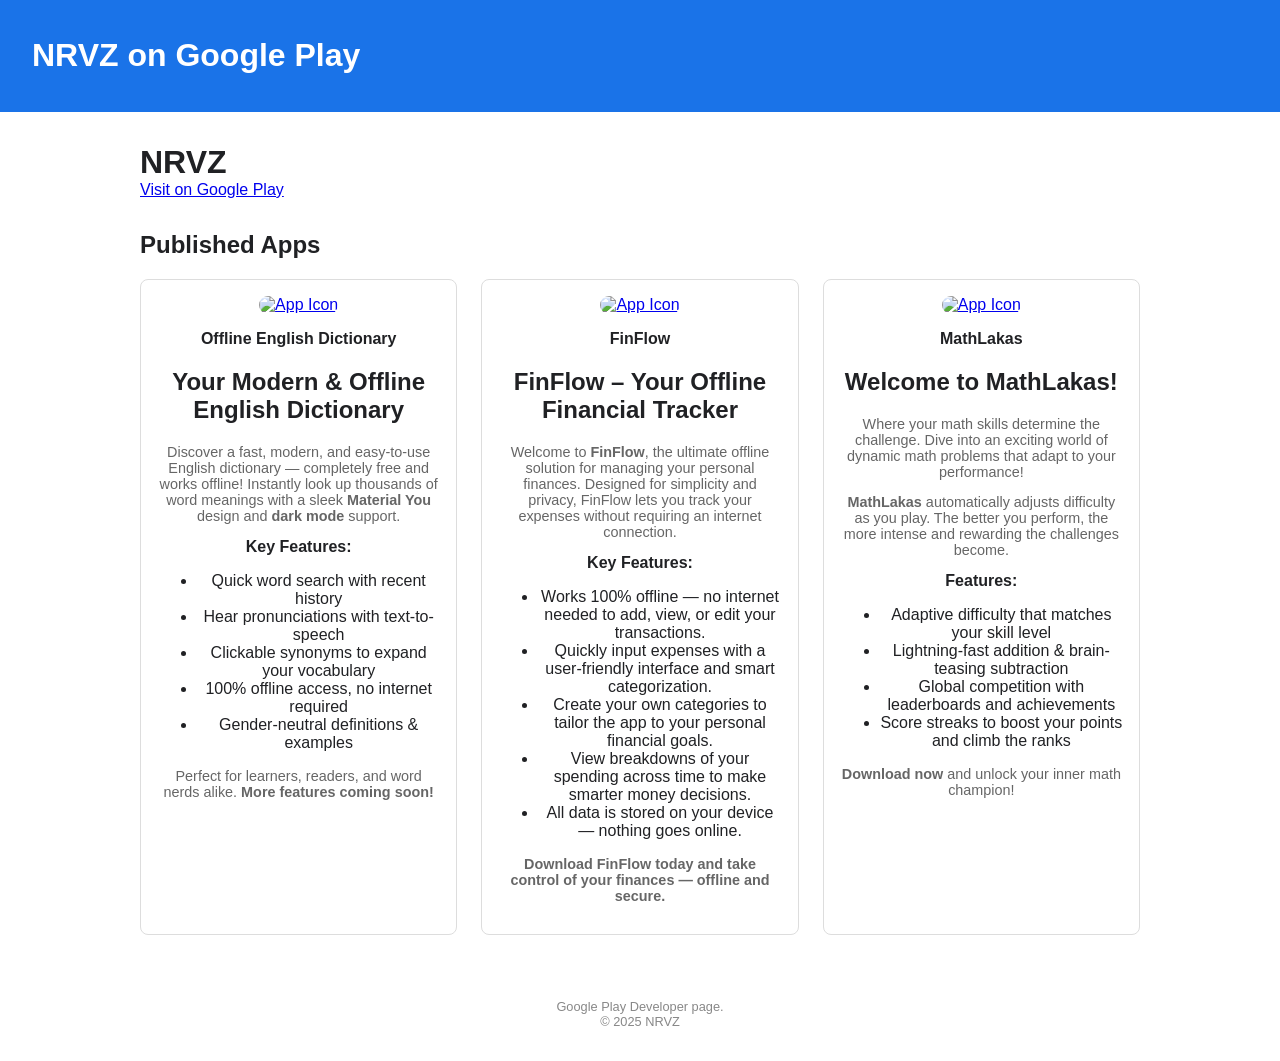
==== index.html @ 60fcb69c "Add Google Ads script to index.html Added Google Ads script to the head section." ====
<!DOCTYPE html>
<html lang="en">
<head>
    <script async src="https://pagead2.googlesyndication.com/pagead/js/adsbygoogle.js?client=ca-pub-9175633718531672"
     crossorigin="anonymous"></script>
    <meta charset="UTF-8"/>
    <meta name="viewport" content="width=device-width, initial-scale=1.0"/>
    <title>NRVZ - Google Play Developer Page</title>
    <style>
        body {
          font-family: 'Roboto', sans-serif;
          background-color: #fff;
          margin: 0;
          padding: 0;
          color: #202124;
        }
        header {
          background-color: #1a73e8;
          color: white;
          padding: 1rem 2rem;
        }
        .container {
          padding: 2rem;
          max-width: 1000px;
          margin: 0 auto;
        }
        .profile {
          display: flex;
          align-items: center;
          margin-bottom: 2rem;
        }
        .profile img {
          width: 80px;
          height: 80px;
          border-radius: 8px;
          margin-right: 1.5rem;
        }
        .profile h1 {
          margin: 0;
          font-size: 2rem;
        }
        .app-list {
          display: grid;
          grid-template-columns: repeat(auto-fit, minmax(220px, 1fr));
          gap: 1.5rem;
        }
        .app {
          border: 1px solid #ddd;
          border-radius: 8px;
          padding: 1rem;
          text-align: center;
          transition: box-shadow 0.2s;
        }
        .app:hover {
          box-shadow: 0 2px 8px rgba(0,0,0,0.1);
        }
        .app img {
          width: 80px;
          height: 80px;
          border-radius: 16px;
          margin-bottom: 0.5rem;
        }
        .app h3 {
          margin: 0.5rem 0 0.2rem;
          font-size: 1rem;
        }
        .app p {
          font-size: 0.9rem;
          color: #666;
        }
        footer {
          text-align: center;
          padding: 2rem;
          font-size: 0.8rem;
          color: #888;
        }
    </style>
</head>
<body>

<header>
    <h1>NRVZ on Google Play</h1>
</header>

<div class="container">
    <div class="profile">
        <div>
            <h1>NRVZ</h1>
            <a href="https://play.google.com/store/apps/developer?id=NRVZ" target="_blank">Visit on Google Play</a>
        </div>
    </div>

    <h2>Published Apps</h2>
    <div class="app-list">
        <!-- Example app card -->
        <div class="app">
            <a href="https://play.google.com/store/apps/details?id=com.nrvz.englishdictionary">
                <img src="https://play-lh.googleusercontent.com/CDSfihVlx1mjLi48X1TCnw7l4baQMbxdzxZv7kkxDprezyB53bS4iFj2G3a9rxWC1Q=w240-h480-rw"
                     alt="App Icon">
            </a>
            <h3>Offline English Dictionary</h3>
            <h2>Your Modern & Offline English Dictionary</h2>

            <p>
                Discover a fast, modern, and easy-to-use English dictionary — completely free and works offline!
                Instantly look up thousands of word meanings with a sleek <strong>Material You</strong> design and
                <strong>dark mode</strong> support.
            </p>

            <h3>Key Features:</h3>
            <ul>
                <li>Quick word search with recent history</li>
                <li>Hear pronunciations with text-to-speech</li>
                <li>Clickable synonyms to expand your vocabulary</li>
                <li>100% offline access, no internet required</li>
                <li>Gender-neutral definitions & examples</li>
            </ul>

            <p>Perfect for learners, readers, and word nerds alike. <strong>More features coming soon!</strong></p>

        </div>

        <div class="app">
            <a href="https://play.google.com/store/apps/details?id=com.nrvz.finflow">
                <img src="https://play-lh.googleusercontent.com/vTR7bPfmHnulWWSYxnMVkuIHIIqXZRDVnxGi0K3an0H9SjsgwxuFtU-Otc5YZ0y3eg=w240-h480-rw"
                     alt="App Icon">
            </a>
            <h3>FinFlow</h3>
            <h2>FinFlow – Your Offline Financial Tracker</h2>

            <p>
                Welcome to <strong>FinFlow</strong>, the ultimate offline solution for managing your personal finances.
                Designed for simplicity and privacy, FinFlow lets you track your expenses without requiring an internet
                connection.
            </p>

            <h3>Key Features:</h3>
            <ul>
                <li>Works 100% offline — no internet needed to add, view, or edit your transactions.</li>
                <li>Quickly input expenses with a user-friendly interface and smart categorization.</li>
                <li>Create your own categories to tailor the app to your personal financial goals.</li>
                <li>View breakdowns of your spending across time to make smarter money decisions.</li>
                <li>All data is stored on your device — nothing goes online.</li>
            </ul>

            <p><strong>Download FinFlow today and take control of your finances — offline and secure.</strong></p>

        </div>

        <div class="app">
            <a href="https://play.google.com/store/apps/details?id=com.nrvz.mathlakas">
                <img src="https://play-lh.googleusercontent.com/GRn5_OxJQdB6x5NOrgr0DK8mzHaazn8QUiPWRyJac2mbj9ctRd629AUL0JvJ8mT-rGA=w240-h480-rw"
                     alt="App Icon">
            </a>
            <h3>MathLakas</h3>
            <h2>Welcome to MathLakas!</h2>

            <p>Where your math skills determine the challenge. Dive into an exciting world of dynamic math problems that
                adapt to your performance!</p>

            <p>
                <strong>MathLakas</strong> automatically adjusts difficulty as you play. The better you perform, the
                more intense and rewarding the challenges become.
            </p>

            <h3>Features:</h3>
            <ul>
                <li>Adaptive difficulty that matches your skill level</li>
                <li>Lightning-fast addition & brain-teasing subtraction</li>
                <li>Global competition with leaderboards and achievements</li>
                <li>Score streaks to boost your points and climb the ranks</li>
            </ul>

            <p>
                <strong>Download now</strong> and unlock your inner math champion!
            </p>

        </div>

    </div>
</div>

<footer>
    Google Play Developer page.<br/>
    &copy; 2025 NRVZ
</footer>

</body>
</html>
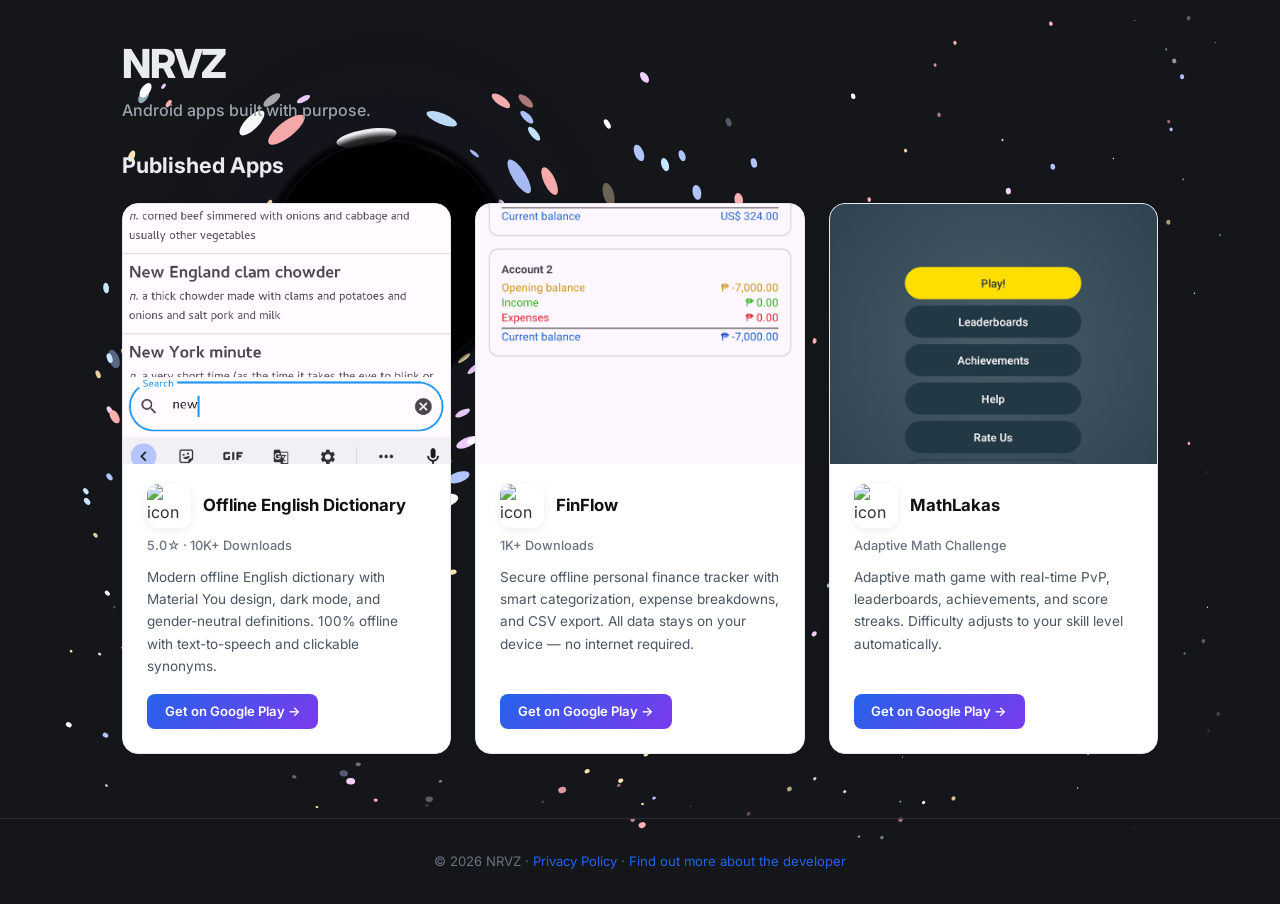
==== commit 2b614e08: "checkpoint: full page redesign with stars, bouncing blackhole, gravitational lensing, spaghettificat" ====
--- a/index.html
+++ b/index.html
@@ -1,189 +1,283 @@
 <!DOCTYPE html>
 <html lang="en">
 <head>
-    <script async src="https://pagead2.googlesyndication.com/pagead/js/adsbygoogle.js?client=ca-pub-9175633718531672"
-     crossorigin="anonymous"></script>
-    <meta charset="UTF-8"/>
-    <meta name="viewport" content="width=device-width, initial-scale=1.0"/>
-    <title>NRVZ - Google Play Developer Page</title>
-    <style>
-        body {
-          font-family: 'Roboto', sans-serif;
-          background-color: #fff;
-          margin: 0;
-          padding: 0;
-          color: #202124;
-        }
-        header {
-          background-color: #1a73e8;
-          color: white;
-          padding: 1rem 2rem;
-        }
-        .container {
-          padding: 2rem;
-          max-width: 1000px;
-          margin: 0 auto;
-        }
-        .profile {
-          display: flex;
-          align-items: center;
-          margin-bottom: 2rem;
-        }
-        .profile img {
-          width: 80px;
-          height: 80px;
-          border-radius: 8px;
-          margin-right: 1.5rem;
-        }
-        .profile h1 {
-          margin: 0;
-          font-size: 2rem;
-        }
-        .app-list {
-          display: grid;
-          grid-template-columns: repeat(auto-fit, minmax(220px, 1fr));
-          gap: 1.5rem;
-        }
-        .app {
-          border: 1px solid #ddd;
-          border-radius: 8px;
-          padding: 1rem;
-          text-align: center;
-          transition: box-shadow 0.2s;
-        }
-        .app:hover {
-          box-shadow: 0 2px 8px rgba(0,0,0,0.1);
-        }
-        .app img {
-          width: 80px;
-          height: 80px;
-          border-radius: 16px;
-          margin-bottom: 0.5rem;
-        }
-        .app h3 {
-          margin: 0.5rem 0 0.2rem;
-          font-size: 1rem;
-        }
-        .app p {
-          font-size: 0.9rem;
-          color: #666;
-        }
-        footer {
-          text-align: center;
-          padding: 2rem;
-          font-size: 0.8rem;
-          color: #888;
-        }
-    </style>
+  <meta charset="UTF-8" />
+  <meta name="viewport" content="width=device-width, initial-scale=1.0" />
+  <meta name="google-adsense-account" content="ca-pub-9175633718531672" />
+  <title>NRVZ — Google Play Developer</title>
+  <link rel="preconnect" href="https://fonts.googleapis.com" />
+  <link rel="preconnect" href="https://fonts.gstatic.com" crossorigin />
+  <link href="https://fonts.googleapis.com/css2?family=Inter:wght@400;500;600;700;800&display=swap" rel="stylesheet" />
+  <link rel="stylesheet" href="docs/css/style.css" />
 </head>
 <body>
 
+<div id="content">
 <header>
-    <h1>NRVZ on Google Play</h1>
+  <h1>NRVZ</h1>
+  <p>Android apps built with purpose.</p>
 </header>
 
 <div class="container">
-    <div class="profile">
-        <div>
-            <h1>NRVZ</h1>
-            <a href="https://play.google.com/store/apps/developer?id=NRVZ" target="_blank">Visit on Google Play</a>
+
+  <h2 class="section-title">Published Apps</h2>
+
+  <div class="app-list">
+
+    <div class="app-card">
+      <img class="main-shot" src="docs/imgs/dict1.webp" alt="Offline English Dictionary"
+           data-gallery='["docs/imgs/dict1.webp","docs/imgs/dict2.webp","docs/imgs/dict3.webp"]'
+           onclick="openLightbox(this)" loading="lazy" />
+      <div class="card-body">
+        <div class="icon-row">
+          <img src="https://play-lh.googleusercontent.com/CDSfihVlx1mjLi48X1TCnw7l4baQMbxdzxZv7kkxDprezyB53bS4iFj2G3a9rxWC1Q=w240-h480-rw" alt="icon" />
+          <h3>Offline English Dictionary</h3>
         </div>
+        <p class="tagline">5.0&star; &middot; 10K+ Downloads</p>
+        <p class="description">
+          Modern offline English dictionary with Material You design, dark mode, and gender-neutral definitions.
+          100% offline with text-to-speech and clickable synonyms.
+        </p>
+        <a class="cta" href="https://play.google.com/store/apps/details?id=com.nrvz.englishdictionary" target="_blank" rel="noopener">
+          Get on Google Play &rarr;
+        </a>
+      </div>
     </div>
 
-    <h2>Published Apps</h2>
-    <div class="app-list">
-        <!-- Example app card -->
-        <div class="app">
-            <a href="https://play.google.com/store/apps/details?id=com.nrvz.englishdictionary">
-                <img src="https://play-lh.googleusercontent.com/CDSfihVlx1mjLi48X1TCnw7l4baQMbxdzxZv7kkxDprezyB53bS4iFj2G3a9rxWC1Q=w240-h480-rw"
-                     alt="App Icon">
-            </a>
-            <h3>Offline English Dictionary</h3>
-            <h2>Your Modern & Offline English Dictionary</h2>
-
-            <p>
-                Discover a fast, modern, and easy-to-use English dictionary — completely free and works offline!
-                Instantly look up thousands of word meanings with a sleek <strong>Material You</strong> design and
-                <strong>dark mode</strong> support.
-            </p>
-
-            <h3>Key Features:</h3>
-            <ul>
-                <li>Quick word search with recent history</li>
-                <li>Hear pronunciations with text-to-speech</li>
-                <li>Clickable synonyms to expand your vocabulary</li>
-                <li>100% offline access, no internet required</li>
-                <li>Gender-neutral definitions & examples</li>
-            </ul>
-
-            <p>Perfect for learners, readers, and word nerds alike. <strong>More features coming soon!</strong></p>
-
+    <div class="app-card">
+      <img class="main-shot" src="docs/imgs/ff1.webp" alt="FinFlow"
+           data-gallery='["docs/imgs/ff1.webp","docs/imgs/ff2.webp"]'
+           onclick="openLightbox(this)" loading="lazy" />
+      <div class="card-body">
+        <div class="icon-row">
+          <img src="https://play-lh.googleusercontent.com/vTR7bPfmHnulWWSYxnMVkuIHIIqXZRDVnxGi0K3an0H9SjsgwxuFtU-Otc5YZ0y3eg=w240-h480-rw" alt="icon" />
+          <h3>FinFlow</h3>
         </div>
-
-        <div class="app">
-            <a href="https://play.google.com/store/apps/details?id=com.nrvz.finflow">
-                <img src="https://play-lh.googleusercontent.com/vTR7bPfmHnulWWSYxnMVkuIHIIqXZRDVnxGi0K3an0H9SjsgwxuFtU-Otc5YZ0y3eg=w240-h480-rw"
-                     alt="App Icon">
-            </a>
-            <h3>FinFlow</h3>
-            <h2>FinFlow – Your Offline Financial Tracker</h2>
-
-            <p>
-                Welcome to <strong>FinFlow</strong>, the ultimate offline solution for managing your personal finances.
-                Designed for simplicity and privacy, FinFlow lets you track your expenses without requiring an internet
-                connection.
-            </p>
-
-            <h3>Key Features:</h3>
-            <ul>
-                <li>Works 100% offline — no internet needed to add, view, or edit your transactions.</li>
-                <li>Quickly input expenses with a user-friendly interface and smart categorization.</li>
-                <li>Create your own categories to tailor the app to your personal financial goals.</li>
-                <li>View breakdowns of your spending across time to make smarter money decisions.</li>
-                <li>All data is stored on your device — nothing goes online.</li>
-            </ul>
-
-            <p><strong>Download FinFlow today and take control of your finances — offline and secure.</strong></p>
-
+        <p class="tagline">1K+ Downloads</p>
+        <p class="description">
+          Secure offline personal finance tracker with smart categorization, expense breakdowns, and CSV export.
+          All data stays on your device &mdash; no internet required.
+        </p>
+        <a class="cta" href="https://play.google.com/store/apps/details?id=com.nrvz.finflow" target="_blank" rel="noopener">
+          Get on Google Play &rarr;
+        </a>
+      </div>
+    </div>
+
+    <div class="app-card">
+      <img class="main-shot" src="docs/imgs/ml1.webp" alt="MathLakas"
+           data-gallery='["docs/imgs/ml1.webp","docs/imgs/ml2.webp","docs/imgs/ml3.webp"]'
+           onclick="openLightbox(this)" loading="lazy" />
+      <div class="card-body">
+        <div class="icon-row">
+          <img src="https://play-lh.googleusercontent.com/GRn5_OxJQdB6x5NOrgr0DK8mzHaazn8QUiPWRyJac2mbj9ctRd629AUL0JvJ8mT-rGA=w240-h480-rw" alt="icon" />
+          <h3>MathLakas</h3>
         </div>
-
-        <div class="app">
-            <a href="https://play.google.com/store/apps/details?id=com.nrvz.mathlakas">
-                <img src="https://play-lh.googleusercontent.com/GRn5_OxJQdB6x5NOrgr0DK8mzHaazn8QUiPWRyJac2mbj9ctRd629AUL0JvJ8mT-rGA=w240-h480-rw"
-                     alt="App Icon">
-            </a>
-            <h3>MathLakas</h3>
-            <h2>Welcome to MathLakas!</h2>
-
-            <p>Where your math skills determine the challenge. Dive into an exciting world of dynamic math problems that
-                adapt to your performance!</p>
-
-            <p>
-                <strong>MathLakas</strong> automatically adjusts difficulty as you play. The better you perform, the
-                more intense and rewarding the challenges become.
-            </p>
-
-            <h3>Features:</h3>
-            <ul>
-                <li>Adaptive difficulty that matches your skill level</li>
-                <li>Lightning-fast addition & brain-teasing subtraction</li>
-                <li>Global competition with leaderboards and achievements</li>
-                <li>Score streaks to boost your points and climb the ranks</li>
-            </ul>
-
-            <p>
-                <strong>Download now</strong> and unlock your inner math champion!
-            </p>
-
-        </div>
-
+        <p class="tagline">Adaptive Math Challenge</p>
+        <p class="description">
+          Adaptive math game with real-time PvP, leaderboards, achievements, and score streaks.
+          Difficulty adjusts to your skill level automatically.
+        </p>
+        <a class="cta" href="https://play.google.com/store/apps/details?id=com.nrvz.mathlakas" target="_blank" rel="noopener">
+          Get on Google Play &rarr;
+        </a>
+      </div>
     </div>
+
+  </div>
 </div>
 
 <footer>
-    Google Play Developer page.<br/>
-    &copy; 2025 NRVZ
+  <p>&copy; 2026 NRVZ &middot; <a href="nrvz_privacy_policy.html">Privacy Policy</a> &middot; <a href="resume.pdf" target="_blank">Find out more about the developer</a></p>
 </footer>
-
+</div>
+
+<!-- Lightbox -->
+<div class="lightbox" id="lightbox" onclick="closeLightboxOutside(event)">
+  <button class="lb-close" onclick="closeLightbox()">&times;</button>
+  <button class="lb-nav lb-prev" id="lbPrev" onclick="navLightbox(-1)">&#8249;</button>
+  <img class="lb-img" id="lbImg" src="" alt="" />
+  <button class="lb-nav lb-next" id="lbNext" onclick="navLightbox(1)">&#8250;</button>
+  <div class="lb-counter" id="lbCounter"></div>
+</div>
+
+<script>
+// ─── Lightbox ───
+let lbImages = [];
+let lbIndex = 0;
+
+function openLightbox(img) {
+  lbImages = JSON.parse(img.getAttribute('data-gallery'));
+  lbIndex = 0;
+  showLightboxImage();
+  document.getElementById('lightbox').classList.add('open');
+  document.body.style.overflow = 'hidden';
+}
+
+function showLightboxImage() {
+  const img = document.getElementById('lbImg');
+  img.src = lbImages[lbIndex];
+  const counter = document.getElementById('lbCounter');
+  counter.textContent = lbImages.length > 1 ? (lbIndex + 1) + ' / ' + lbImages.length : '';
+  document.getElementById('lbPrev').style.display = lbIndex > 0 ? 'flex' : 'none';
+  document.getElementById('lbNext').style.display = lbIndex < lbImages.length - 1 ? 'flex' : 'none';
+}
+
+function navLightbox(dir) {
+  lbIndex += dir;
+  if (lbIndex < 0) lbIndex = 0;
+  if (lbIndex >= lbImages.length) lbIndex = lbImages.length - 1;
+  showLightboxImage();
+}
+
+function closeLightbox() {
+  document.getElementById('lightbox').classList.remove('open');
+  document.body.style.overflow = '';
+}
+
+function closeLightboxOutside(e) {
+  if (e.target === e.currentTarget) closeLightbox();
+}
+
+document.addEventListener('keydown', function(e) {
+  const lb = document.getElementById('lightbox');
+  if (!lb.classList.contains('open')) return;
+  if (e.key === 'Escape') closeLightbox();
+  if (e.key === 'ArrowLeft') navLightbox(-1);
+  if (e.key === 'ArrowRight') navLightbox(1);
+});
+
+// ─── Stars & Blackhole Bouncing ───
+(function(){
+  const c = document.createElement('canvas');
+  c.style.cssText = 'position:fixed;top:0;left:0;width:100%;height:100%;z-index:0;pointer-events:none;';
+  document.body.insertBefore(c, document.body.firstChild);
+  const ctx = c.getContext('2d');
+  let W, H;
+  function resize(){ W = c.width = window.innerWidth; H = c.height = window.innerHeight; }
+  resize();
+  window.addEventListener('resize', resize);
+
+  // Stars - 50% more = 337
+  const starColors = ['#ffffff','#ffe4b5','#b0c4ff','#ffb0b0','#c8e6ff','#f0d0ff'];
+  const stars = Array.from({length:337},()=> ({
+    x: Math.random()*W, y: Math.random()*H,
+    r: 0.4+Math.random()*1.25,
+    c: starColors[Math.floor(Math.random()*starColors.length)],
+    speed: 0.2+Math.random()*1.2,
+    phase: Math.random()*Math.PI*2,
+    baseAlpha: 0.35+Math.random()*0.5,
+  }));
+
+  // Blackhole - 128px, bouncing across page
+  const bh = {
+    x: W*0.3, y: H*0.3,
+    innerR: 128,
+    vx: (Math.random()-0.5)*0.6,
+    vy: (Math.random()-0.5)*0.6,
+  };
+
+  // Einstein radius for strong gravity
+  const einsteinR = bh.innerR * 4;
+
+  function draw(){
+    ctx.clearRect(0,0,W,H);
+    const t = Date.now()*0.001;
+    const bx=bh.x, by=bh.y;
+    const margin = bh.innerR*1.4;
+
+    // ── Move blackhole (bouncing ball) ──
+    bh.x += bh.vx;
+    bh.y += bh.vy;
+
+    // Bounce off edges
+    if(bh.x < margin) { bh.x = margin; bh.vx *= -1; }
+    if(bh.x > W - margin) { bh.x = W - margin; bh.vx *= -1; }
+    if(bh.y < margin) { bh.y = margin; bh.vy *= -1; }
+    if(bh.y > H - margin) { bh.y = H - margin; bh.vy *= -1; }
+
+    // ── Stars with gravitational lensing & elongation ──
+    for(const s of stars){
+      const dx = s.x - bx;
+      const dy = s.y - by;
+      const dist = Math.sqrt(dx*dx + dy*dy);
+
+      if(dist > einsteinR*0.25){
+        const angle = Math.atan2(dy, dx);
+
+        // Displacement toward blackhole (stronger)
+        const lensStrength = Math.min(1, einsteinR / dist);
+        const displace = lensStrength * einsteinR * 0.2;
+        const sx = s.x - Math.cos(angle) * displace;
+        const sy = s.y - Math.sin(angle) * displace;
+
+        // Magnification
+        const magnify = 1 + 1.2 * Math.pow(einsteinR / Math.max(dist, einsteinR*0.25), 2);
+        const sizeMult = Math.min(5, magnify);
+
+        // Star elongation: stretched toward blackhole
+        const stretch = 1 + Math.pow(einsteinR / Math.max(dist, einsteinR*0.25), 2) * 0.5;
+        const cappedStretch = Math.min(8, stretch);
+        const baseR = (s.r + Math.sin(t*2+s.phase)*0.15) * sizeMult;
+        const rx = baseR;                   // width perpendicular to BH
+        const ry = baseR * cappedStretch;   // length pointing toward BH
+
+        // Twinkle
+        const a = s.baseAlpha + Math.sin(t*s.speed+s.phase)*0.35;
+        ctx.globalAlpha = Math.max(0.1, Math.min(1, a * magnify));
+        ctx.fillStyle = s.c;
+
+        // Draw as ellipse stretched toward blackhole
+        ctx.save();
+        ctx.translate(sx, sy);
+        ctx.rotate(angle);
+        ctx.beginPath();
+        ctx.ellipse(0, 0, rx, ry, 0, 0, Math.PI*2);
+        ctx.fill();
+        ctx.restore();
+      }
+    }
+    ctx.globalAlpha = 1;
+
+    // ── Blackhole ──
+    const ir = bh.innerR;
+
+    ctx.save();
+    ctx.translate(bx, by);
+
+    // ── 1. Outer glow halo ──
+    const hg = ctx.createRadialGradient(0,0,0, 0,0,ir*1.8);
+    hg.addColorStop(0,'rgba(10,5,30,0.25)');
+    hg.addColorStop(0.4,'rgba(20,10,50,0.12)');
+    hg.addColorStop(0.7,'rgba(30,15,60,0.05)');
+    hg.addColorStop(1,'rgba(0,0,0,0)');
+    ctx.fillStyle=hg; ctx.beginPath(); ctx.arc(0,0,ir*1.8,0,Math.PI*2); ctx.fill();
+
+    // ── 2. Black hole shadow - PURE BLACK ──
+    ctx.globalAlpha = 1;
+    const sh = ctx.createRadialGradient(0,0,0, 0,0,ir);
+    sh.addColorStop(0,'rgba(0,0,0,1)');
+    sh.addColorStop(0.75,'rgba(0,0,0,1)');
+    sh.addColorStop(0.88,'rgba(0,0,0,1)');
+    sh.addColorStop(0.95,'rgba(0,0,0,0.8)');
+    sh.addColorStop(1,'rgba(0,0,0,0)');
+    ctx.fillStyle=sh; ctx.beginPath(); ctx.arc(0,0,ir,0,Math.PI*2); ctx.fill();
+
+    // ── 3. Photon ring ──
+    ctx.globalAlpha = 0.12+Math.sin(t*0.5)*0.06;
+    ctx.strokeStyle = '#4466aa';
+    ctx.lineWidth = 1.5;
+    ctx.beginPath();
+    ctx.arc(0,0,ir*0.92,0,Math.PI*2);
+    ctx.stroke();
+
+    ctx.globalAlpha = 1;
+    ctx.restore();
+
+    requestAnimationFrame(draw);
+  }
+  draw();
+})();
+</script>
 </body>
 </html>
--- a/docs/css/style.css
+++ b/docs/css/style.css
@@ -0,0 +1,292 @@
+/* ─── Reset & Base ─── */
+*, *::before, *::after {
+  box-sizing: border-box;
+  margin: 0;
+  padding: 0;
+}
+
+html {
+  scroll-behavior: smooth;
+  min-height: 100%;
+}
+
+body {
+  font-family: 'Inter', -apple-system, BlinkMacSystemFont, 'Segoe UI', Roboto, sans-serif;
+  color: #333;
+  min-height: 100vh;
+  line-height: 1.6;
+  background: #14161a;
+  position: relative;
+}
+
+#content {
+  position: relative;
+  z-index: 1;
+}
+
+/* ─── Header ─── */
+header {
+  max-width: 1100px;
+  margin: 0 auto;
+  padding: 2rem 2rem 1.5rem;
+  text-align: left;
+  position: relative;
+  z-index: 2;
+}
+
+header h1 {
+  font-size: 2.5rem;
+  font-weight: 800;
+  color: #e8ecf0;
+  letter-spacing: -0.03em;
+  margin-bottom: 0.15rem;
+}
+
+header p {
+  color: #9ca3af;
+  font-size: 1rem;
+  font-weight: 500;
+}
+
+/* ─── Container ─── */
+.container {
+  max-width: 1100px;
+  margin: 0 auto;
+  padding: 0 2rem 2rem;
+  position: relative;
+  z-index: 2;
+}
+
+/* ─── Section Title ─── */
+.section-title {
+  font-size: 1.35rem;
+  font-weight: 700;
+  margin-bottom: 1.25rem;
+  color: #e8ecf0;
+}
+
+/* ─── App Cards Grid ─── */
+.app-list {
+  display: grid;
+  grid-template-columns: repeat(auto-fit, minmax(320px, 1fr));
+  gap: 1.5rem;
+}
+
+/* ─── App Card ─── */
+.app-card {
+  background: #fff;
+  border: 1px solid #e5e7eb;
+  border-radius: 16px;
+  overflow: hidden;
+  transition: all 0.25s ease;
+  box-shadow: 0 2px 8px rgba(0, 0, 0, 0.04);
+  display: flex;
+  flex-direction: column;
+}
+
+.app-card:hover {
+  border-color: #d1d5db;
+  transform: translateY(-3px);
+  box-shadow: 0 12px 32px rgba(0, 0, 0, 0.08);
+}
+
+/* ─── Main Screenshot (clickable) ─── */
+.app-card .main-shot {
+  width: 100%;
+  height: 260px;
+  object-fit: cover;
+  display: block;
+  background: #e5e7eb;
+  cursor: pointer;
+  transition: filter 0.2s;
+}
+
+.app-card .main-shot:hover {
+  filter: brightness(1.05);
+}
+
+/* ─── Card Body ─── */
+.app-card .card-body {
+  padding: 1.25rem 1.5rem 1.5rem;
+  display: flex;
+  flex-direction: column;
+  flex: 1;
+}
+
+.app-card .icon-row {
+  display: flex;
+  align-items: center;
+  gap: 0.75rem;
+  margin-bottom: 0.5rem;
+}
+
+.app-card .icon-row img {
+  width: 44px;
+  height: 44px;
+  border-radius: 11px;
+  flex-shrink: 0;
+  box-shadow: 0 2px 8px rgba(0, 0, 0, 0.08);
+}
+
+.app-card .icon-row h3 {
+  font-size: 1.05rem;
+  font-weight: 700;
+  color: #111;
+  margin: 0;
+}
+
+.app-card .tagline {
+  font-size: 0.8rem;
+  color: #6b7280;
+  font-weight: 500;
+  margin-bottom: 0.6rem;
+}
+
+.app-card .description {
+  font-size: 0.85rem;
+  color: #4b5563;
+  line-height: 1.65;
+  margin-bottom: 1rem;
+  flex: 1;
+}
+
+.app-card .cta {
+  display: inline-flex;
+  align-items: center;
+  gap: 0.35rem;
+  padding: 0.45rem 1.1rem;
+  background: linear-gradient(135deg, #2563eb, #7c3aed);
+  color: #fff;
+  border-radius: 8px;
+  text-decoration: none;
+  font-size: 0.82rem;
+  font-weight: 600;
+  transition: all 0.2s ease;
+  align-self: flex-start;
+  margin-top: auto;
+}
+
+.app-card .cta:hover {
+  box-shadow: 0 4px 16px rgba(37, 99, 235, 0.35);
+  transform: translateY(-1px);
+}
+
+/* ─── Lightbox ─── */
+.lightbox {
+  display: none;
+  position: fixed;
+  top: 0;
+  left: 0;
+  right: 0;
+  bottom: 0;
+  background: rgba(0, 0, 0, 0.88);
+  z-index: 9999;
+  justify-content: center;
+  align-items: center;
+  flex-direction: column;
+  padding: 2rem;
+}
+
+.lightbox.open {
+  display: flex;
+}
+
+.lightbox .lb-close {
+  position: absolute;
+  top: 1.25rem;
+  right: 1.5rem;
+  color: #fff;
+  font-size: 2rem;
+  cursor: pointer;
+  width: 44px;
+  height: 44px;
+  display: flex;
+  align-items: center;
+  justify-content: center;
+  border-radius: 50%;
+  background: rgba(255,255,255,0.1);
+  transition: background 0.2s;
+  border: none;
+  z-index: 10;
+}
+
+.lightbox .lb-close:hover {
+  background: rgba(255,255,255,0.2);
+}
+
+.lightbox .lb-img {
+  max-width: 95vw;
+  max-height: 85vh;
+  object-fit: contain;
+  border-radius: 8px;
+}
+
+.lightbox .lb-nav {
+  position: absolute;
+  top: 50%;
+  transform: translateY(-50%);
+  width: 48px;
+  height: 48px;
+  border-radius: 50%;
+  background: rgba(255,255,255,0.1);
+  color: #fff;
+  font-size: 1.5rem;
+  display: flex;
+  align-items: center;
+  justify-content: center;
+  cursor: pointer;
+  border: none;
+  transition: background 0.2s;
+  z-index: 10;
+}
+
+.lightbox .lb-nav:hover {
+  background: rgba(255,255,255,0.25);
+}
+
+.lightbox .lb-prev {
+  left: 1rem;
+}
+
+.lightbox .lb-next {
+  right: 1rem;
+}
+
+.lightbox .lb-counter {
+  position: absolute;
+  bottom: 1.5rem;
+  color: rgba(255,255,255,0.6);
+  font-size: 0.85rem;
+  font-weight: 500;
+}
+
+/* ─── Footer ─── */
+footer {
+  text-align: center;
+  padding: 2rem;
+  color: #6b7280;
+  font-size: 0.82rem;
+  margin-top: 2rem;
+  border-top: 1px solid #2a2d35;
+}
+
+footer a {
+  color: #2563eb;
+  text-decoration: none;
+}
+
+footer a:hover {
+  text-decoration: underline;
+}
+
+/* ─── Responsive ─── */
+@media (max-width: 700px) {
+  header { padding: 1.5rem 1.25rem 1rem; text-align: left; }
+  header h1 { font-size: 2rem; }
+  .container { padding: 0 1rem 1rem; }
+  .app-card .main-shot { height: 200px; }
+  .app-list { grid-template-columns: 1fr; }
+  .lightbox .lb-nav { width: 40px; height: 40px; font-size: 1.2rem; }
+  .lightbox .lb-prev { left: 0.5rem; }
+  .lightbox .lb-next { right: 0.5rem; }
+}
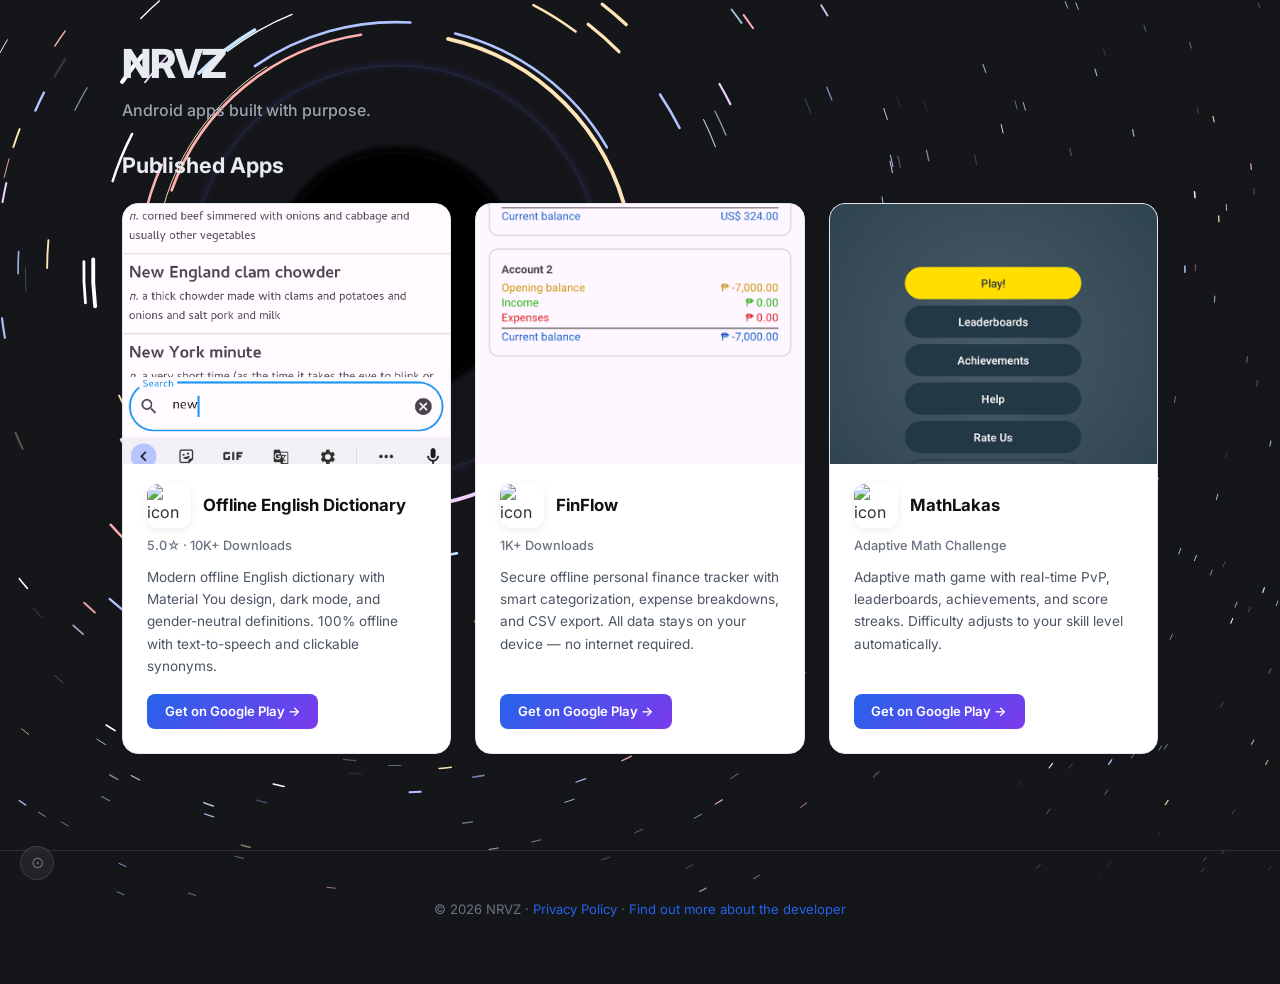
==== commit 39074050: "feat: Einstein ring gravitational lensing with bouncing blackhole, 337 stars, hide toggle, dark them" ====
--- a/index.html
+++ b/index.html
@@ -11,6 +11,8 @@
   <link rel="stylesheet" href="docs/css/style.css" />
 </head>
 <body>
+
+<button id="hideBtn" onclick="toggleContent()" title="Hide content">⊙</button>
 
 <div id="content">
 <header>
@@ -135,6 +137,14 @@
   document.body.style.overflow = '';
 }
 
+function toggleContent() {
+  const c = document.getElementById('content');
+  const btn = document.getElementById('hideBtn');
+  const hidden = c.classList.toggle('hidden');
+  btn.textContent = hidden ? '◎' : '⊙';
+  btn.title = hidden ? 'Show content' : 'Hide content';
+}
+
 function closeLightboxOutside(e) {
   if (e.target === e.currentTarget) closeLightbox();
 }
@@ -177,8 +187,8 @@
     vy: (Math.random()-0.5)*0.6,
   };
 
-  // Einstein radius for strong gravity
-  const einsteinR = bh.innerR * 4;
+  // Einstein radius (where the ring forms)
+  const ringR = bh.innerR * 1.6;  // Einstein ring radius
 
   function draw(){
     ctx.clearRect(0,0,W,H);
@@ -196,45 +206,46 @@
     if(bh.y < margin) { bh.y = margin; bh.vy *= -1; }
     if(bh.y > H - margin) { bh.y = H - margin; bh.vy *= -1; }
 
-    // ── Stars with gravitational lensing & elongation ──
+    // ── Stars with Einstein ring lensing (tangential arcs) ──
+    ctx.lineCap = 'round';
     for(const s of stars){
       const dx = s.x - bx;
       const dy = s.y - by;
       const dist = Math.sqrt(dx*dx + dy*dy);
-
-      if(dist > einsteinR*0.25){
-        const angle = Math.atan2(dy, dx);
-
-        // Displacement toward blackhole (stronger)
-        const lensStrength = Math.min(1, einsteinR / dist);
-        const displace = lensStrength * einsteinR * 0.2;
-        const sx = s.x - Math.cos(angle) * displace;
-        const sy = s.y - Math.sin(angle) * displace;
+      const angle = Math.atan2(dy, dx);
+
+      if(dist > bh.innerR * 0.3){
+        // Schwarzschild lensing: apparent radial position
+        const thetaE = ringR;
+        const beta = dist;
+        // Lens equation: θ = 0.5 * (β + sqrt(β² + 4θE²))
+        const apparentR = 0.5 * (beta + Math.sqrt(beta*beta + 4*thetaE*thetaE));
+
+        // Position of the lensed image (always displaced outward from BH)
+        const sx = bx + Math.cos(angle) * apparentR;
+        const sy = by + Math.sin(angle) * apparentR;
+
+        // Tangential stretching: maximum at the Einstein ring
+        const stretchFactor = thetaE / Math.max(beta, thetaE * 0.2);
+        const arcLength = Math.min(0.8, 0.05 * stretchFactor * stretchFactor);
 
         // Magnification
-        const magnify = 1 + 1.2 * Math.pow(einsteinR / Math.max(dist, einsteinR*0.25), 2);
-        const sizeMult = Math.min(5, magnify);
-
-        // Star elongation: stretched toward blackhole
-        const stretch = 1 + Math.pow(einsteinR / Math.max(dist, einsteinR*0.25), 2) * 0.5;
-        const cappedStretch = Math.min(8, stretch);
-        const baseR = (s.r + Math.sin(t*2+s.phase)*0.15) * sizeMult;
-        const rx = baseR;                   // width perpendicular to BH
-        const ry = baseR * cappedStretch;   // length pointing toward BH
+        const magnify = Math.min(6, 1 + 2 * Math.pow(thetaE / Math.max(beta, thetaE*0.3), 2));
+        const lineW = (s.r + Math.sin(t*2+s.phase)*0.15) * Math.min(3, magnify);
+
+        // Perpendicular compression (squeezed)
+        const squeeze = Math.min(0.8, 1 / Math.max(1, stretchFactor * 0.3));
 
         // Twinkle
         const a = s.baseAlpha + Math.sin(t*s.speed+s.phase)*0.35;
         ctx.globalAlpha = Math.max(0.1, Math.min(1, a * magnify));
-        ctx.fillStyle = s.c;
-
-        // Draw as ellipse stretched toward blackhole
-        ctx.save();
-        ctx.translate(sx, sy);
-        ctx.rotate(angle);
+        ctx.strokeStyle = s.c;
+        ctx.lineWidth = lineW * squeeze;
+
+        // Draw as an arc segment centered on the blackhole (tangential lensing)
         ctx.beginPath();
-        ctx.ellipse(0, 0, rx, ry, 0, 0, Math.PI*2);
-        ctx.fill();
-        ctx.restore();
+        ctx.arc(bx, by, apparentR, angle - arcLength, angle + arcLength);
+        ctx.stroke();
       }
     }
     ctx.globalAlpha = 1;
@@ -244,6 +255,23 @@
 
     ctx.save();
     ctx.translate(bx, by);
+
+    // ── Einstein ring glow (around the BH) ──
+    const ringGlow = ctx.createRadialGradient(0,0,ringR-6, 0,0,ringR+8);
+    ringGlow.addColorStop(0,'rgba(60,40,120,0)');
+    ringGlow.addColorStop(0.3,'rgba(80,60,160,0.08)');
+    ringGlow.addColorStop(0.5,'rgba(100,80,200,0.12)');
+    ringGlow.addColorStop(0.7,'rgba(80,60,160,0.08)');
+    ringGlow.addColorStop(1,'rgba(60,40,120,0)');
+    ctx.fillStyle=ringGlow; ctx.beginPath(); ctx.arc(0,0,ringR+8,0,Math.PI*2); ctx.fill();
+
+    // Thin Einstein ring line
+    ctx.globalAlpha = 0.08 + Math.sin(t*0.3)*0.04;
+    ctx.strokeStyle = '#6688cc';
+    ctx.lineWidth = 1.2;
+    ctx.beginPath();
+    ctx.arc(0,0,ringR,0,Math.PI*2);
+    ctx.stroke();
 
     // ── 1. Outer glow halo ──
     const hg = ctx.createRadialGradient(0,0,0, 0,0,ir*1.8);
--- a/docs/css/style.css
+++ b/docs/css/style.css
@@ -263,10 +263,10 @@
 /* ─── Footer ─── */
 footer {
   text-align: center;
-  padding: 2rem;
+  padding: 3rem 2rem 4rem;
   color: #6b7280;
   font-size: 0.82rem;
-  margin-top: 2rem;
+  margin-top: 4rem;
   border-top: 1px solid #2a2d35;
 }
 
@@ -290,3 +290,32 @@
   .lightbox .lb-prev { left: 0.5rem; }
   .lightbox .lb-next { right: 0.5rem; }
 }
+
+/* ─── Hide Button ─── */
+#hideBtn {
+  position: fixed;
+  bottom: 1.25rem;
+  left: 1.25rem;
+  z-index: 9999;
+  background: rgba(255,255,255,0.06);
+  border: 1px solid rgba(255,255,255,0.12);
+  color: rgba(255,255,255,0.35);
+  width: 34px;
+  height: 34px;
+  border-radius: 50%;
+  cursor: pointer;
+  font-size: 1rem;
+  display: flex;
+  align-items: center;
+  justify-content: center;
+  transition: all 0.3s;
+  backdrop-filter: blur(2px);
+  line-height: 1;
+}
+#hideBtn:hover {
+  background: rgba(255,255,255,0.12);
+  color: rgba(255,255,255,0.65);
+  border-color: rgba(255,255,255,0.25);
+}
+
+#content.hidden { display: none !important; }
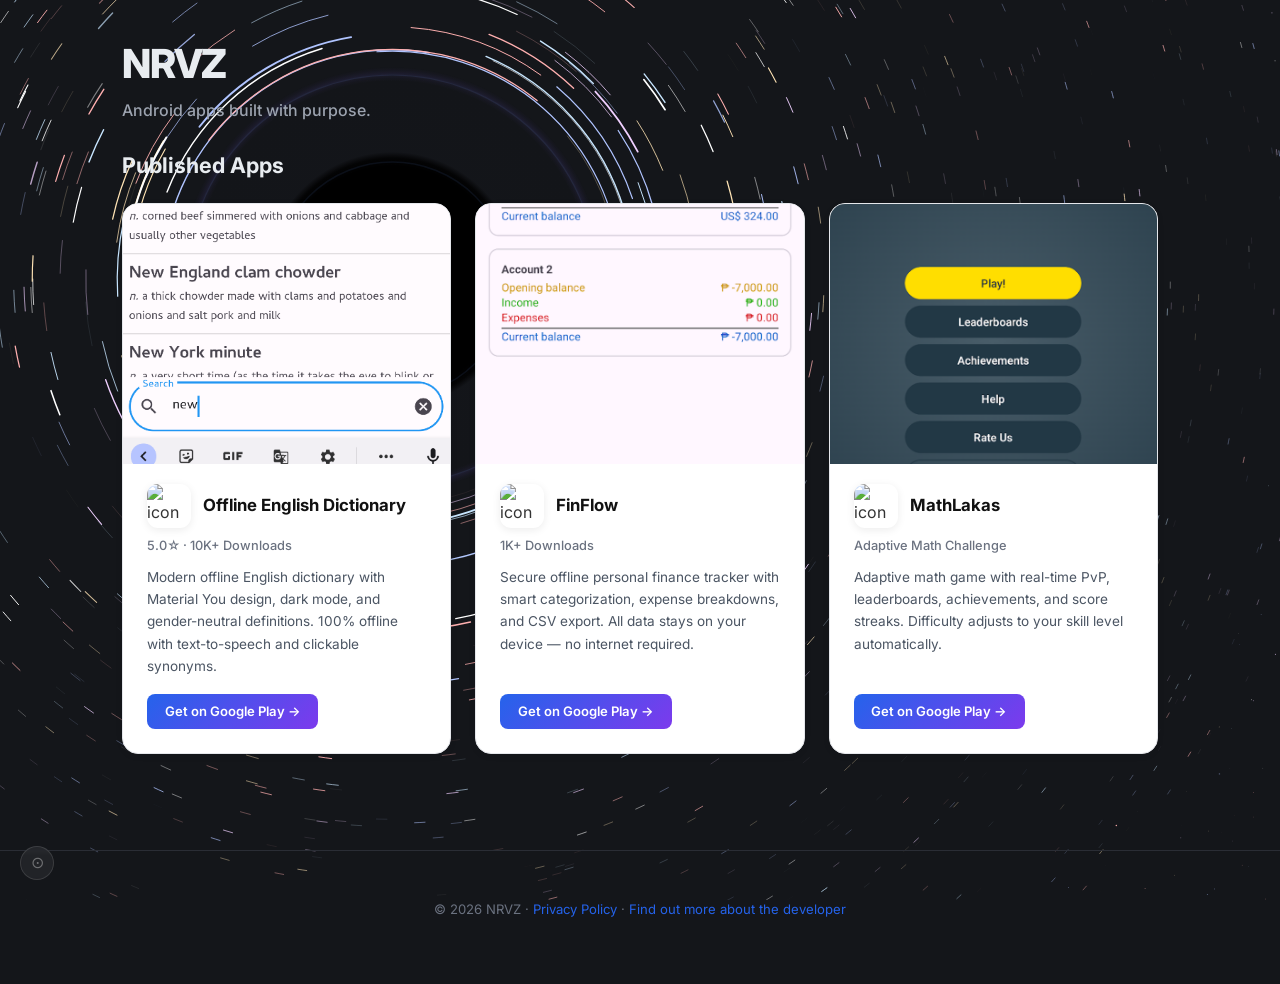
==== commit 53062d67: "fix: guard ctx.arc radius against negative values from config overrides - Overrode ctx.arc() to clam" ====
--- a/index.html
+++ b/index.html
@@ -9,6 +9,7 @@
   <link rel="preconnect" href="https://fonts.gstatic.com" crossorigin />
   <link href="https://fonts.googleapis.com/css2?family=Inter:wght@400;500;600;700;800&display=swap" rel="stylesheet" />
   <link rel="stylesheet" href="docs/css/style.css" />
+  <script src="docs/bg-config.js"></script>
 </head>
 <body>
 
@@ -163,89 +164,97 @@
   c.style.cssText = 'position:fixed;top:0;left:0;width:100%;height:100%;z-index:0;pointer-events:none;';
   document.body.insertBefore(c, document.body.firstChild);
   const ctx = c.getContext('2d');
+  // Guard all arc() calls against negative radius
+  const origArc = ctx.arc.bind(ctx);
+  ctx.arc = function(x,y,r,s,e) { origArc(x,y,Math.max(0.1,r||0),s,e); };
   let W, H;
   function resize(){ W = c.width = window.innerWidth; H = c.height = window.innerHeight; }
   resize();
   window.addEventListener('resize', resize);
 
-  // Stars - 50% more = 337
+  // Config
+  const C = typeof BG !== 'undefined' ? BG : {};
+
+  // Stars
   const starColors = ['#ffffff','#ffe4b5','#b0c4ff','#ffb0b0','#c8e6ff','#f0d0ff'];
-  const stars = Array.from({length:337},()=> ({
+  const stars = Array.from({length: C.starCount || 337},()=>({
     x: Math.random()*W, y: Math.random()*H,
-    r: 0.4+Math.random()*1.25,
+    r: (C.starMinR||0.4)+Math.random()*((C.starMaxR||1.65)-(C.starMinR||0.4)),
     c: starColors[Math.floor(Math.random()*starColors.length)],
-    speed: 0.2+Math.random()*1.2,
+    speed: (C.starTwinkleMin||0.2)+Math.random()*((C.starTwinkleMax||1.4)-(C.starTwinkleMin||0.2)),
     phase: Math.random()*Math.PI*2,
-    baseAlpha: 0.35+Math.random()*0.5,
+    baseAlpha: (C.starBrightnessMin||0.35)+Math.random()*((C.starBrightnessMax||0.85)-(C.starBrightnessMin||0.35)),
   }));
 
-  // Blackhole - 128px, bouncing across page
+  // Blackhole
   const bh = {
     x: W*0.3, y: H*0.3,
-    innerR: 128,
-    vx: (Math.random()-0.5)*0.6,
-    vy: (Math.random()-0.5)*0.6,
+    innerR: C.bhSize || 128,
+    vx: (Math.random()-0.5)*(C.bhSpeed||0.6),
+    vy: (Math.random()-0.5)*(C.bhSpeed||0.6),
   };
 
-  // Einstein radius (where the ring forms)
-  const ringR = bh.innerR * 1.6;  // Einstein ring radius
+  // Einstein ring radius
+  const ringR = bh.innerR * (C.ringMultiplier || 1.6);
+
+  // Lensing range
+  const lensRange = Math.min(W, H) * (C.lensingRange || 1);
 
   function draw(){
+    try {
     ctx.clearRect(0,0,W,H);
     const t = Date.now()*0.001;
     const bx=bh.x, by=bh.y;
     const margin = bh.innerR*1.4;
 
-    // ── Move blackhole (bouncing ball) ──
+    // Move blackhole
     bh.x += bh.vx;
     bh.y += bh.vy;
-
-    // Bounce off edges
     if(bh.x < margin) { bh.x = margin; bh.vx *= -1; }
     if(bh.x > W - margin) { bh.x = W - margin; bh.vx *= -1; }
     if(bh.y < margin) { bh.y = margin; bh.vy *= -1; }
     if(bh.y > H - margin) { bh.y = H - margin; bh.vy *= -1; }
 
-    // ── Stars with Einstein ring lensing (tangential arcs) ──
+    // ── Draw stars ──
+    const cutoff = bh.innerR * (C.innerCutoff || 0.3);
+    const arcMult = C.arcStrength || 0.05;
+    const arcMax = C.arcMaxLength || 0.8;
+    const magStr = C.magnification || 2;
+    const maxMag = C.maxMagnification || 6;
+
     ctx.lineCap = 'round';
+
     for(const s of stars){
       const dx = s.x - bx;
       const dy = s.y - by;
       const dist = Math.sqrt(dx*dx + dy*dy);
       const angle = Math.atan2(dy, dx);
 
-      if(dist > bh.innerR * 0.3){
-        // Schwarzschild lensing: apparent radial position
-        const thetaE = ringR;
-        const beta = dist;
-        // Lens equation: θ = 0.5 * (β + sqrt(β² + 4θE²))
-        const apparentR = 0.5 * (beta + Math.sqrt(beta*beta + 4*thetaE*thetaE));
-
-        // Position of the lensed image (always displaced outward from BH)
-        const sx = bx + Math.cos(angle) * apparentR;
-        const sy = by + Math.sin(angle) * apparentR;
-
-        // Tangential stretching: maximum at the Einstein ring
-        const stretchFactor = thetaE / Math.max(beta, thetaE * 0.2);
-        const arcLength = Math.min(0.8, 0.05 * stretchFactor * stretchFactor);
-
-        // Magnification
-        const magnify = Math.min(6, 1 + 2 * Math.pow(thetaE / Math.max(beta, thetaE*0.3), 2));
-        const lineW = (s.r + Math.sin(t*2+s.phase)*0.15) * Math.min(3, magnify);
-
-        // Perpendicular compression (squeezed)
-        const squeeze = Math.min(0.8, 1 / Math.max(1, stretchFactor * 0.3));
-
-        // Twinkle
-        const a = s.baseAlpha + Math.sin(t*s.speed+s.phase)*0.35;
-        ctx.globalAlpha = Math.max(0.1, Math.min(1, a * magnify));
-        ctx.strokeStyle = s.c;
-        ctx.lineWidth = lineW * squeeze;
-
-        // Draw as an arc segment centered on the blackhole (tangential lensing)
-        ctx.beginPath();
-        ctx.arc(bx, by, apparentR, angle - arcLength, angle + arcLength);
-        ctx.stroke();
+      if(dist > cutoff){
+        if(dist < lensRange){
+          // Einstein ring lensing
+          const apparentR = 0.5 * (dist + Math.sqrt(dist*dist + 4*ringR*ringR));
+          const sf = ringR / Math.max(dist, ringR * 0.2);
+          const arcLen = Math.min(arcMax, arcMult * sf * sf);
+          const mag = Math.min(maxMag, 1 + magStr * Math.pow(ringR / Math.max(dist, ringR*0.3), 2));
+          const lw = Math.max(0.1, (s.r + Math.sin(t*2+s.phase)*0.15) * Math.min(3, mag));
+          const sq = Math.min(0.8, 1 / Math.max(1, sf * 0.3));
+          const a = s.baseAlpha + Math.sin(t*s.speed+s.phase)*0.35;
+          ctx.globalAlpha = Math.max(0.1, Math.min(1, a * mag));
+          ctx.strokeStyle = s.c;
+          ctx.lineWidth = lw * sq;
+          ctx.beginPath();
+          ctx.arc(bx, by, Math.max(0.1, apparentR), angle - arcLen, angle + arcLen);
+          ctx.stroke();
+        } else {
+          // Normal star (outside lensing range)
+          const a = s.baseAlpha + Math.sin(t*s.speed+s.phase)*0.35;
+          ctx.globalAlpha = Math.max(0.1, a);
+          ctx.fillStyle = s.c;
+          ctx.beginPath();
+          ctx.arc(s.x, s.y, Math.max(0.1, s.r+Math.sin(t*2+s.phase)*0.15), 0, Math.PI*2);
+          ctx.fill();
+        }
       }
     }
     ctx.globalAlpha = 1;
@@ -256,32 +265,31 @@
     ctx.save();
     ctx.translate(bx, by);
 
-    // ── Einstein ring glow (around the BH) ──
-    const ringGlow = ctx.createRadialGradient(0,0,ringR-6, 0,0,ringR+8);
-    ringGlow.addColorStop(0,'rgba(60,40,120,0)');
-    ringGlow.addColorStop(0.3,'rgba(80,60,160,0.08)');
-    ringGlow.addColorStop(0.5,'rgba(100,80,200,0.12)');
-    ringGlow.addColorStop(0.7,'rgba(80,60,160,0.08)');
-    ringGlow.addColorStop(1,'rgba(60,40,120,0)');
-    ctx.fillStyle=ringGlow; ctx.beginPath(); ctx.arc(0,0,ringR+8,0,Math.PI*2); ctx.fill();
-
-    // Thin Einstein ring line
+    // Einstein ring glow
+    const rg = ctx.createRadialGradient(0,0,ringR-6, 0,0,ringR+8);
+    rg.addColorStop(0,'rgba(60,40,120,0)');
+    rg.addColorStop(0.3,'rgba(80,60,160,0.08)');
+    rg.addColorStop(0.5,'rgba(100,80,200,0.12)');
+    rg.addColorStop(0.7,'rgba(80,60,160,0.08)');
+    rg.addColorStop(1,'rgba(60,40,120,0)');
+    ctx.fillStyle=rg; ctx.beginPath(); ctx.arc(0,0,Math.max(0.1,ringR+8),0,Math.PI*2); ctx.fill();
+
     ctx.globalAlpha = 0.08 + Math.sin(t*0.3)*0.04;
     ctx.strokeStyle = '#6688cc';
     ctx.lineWidth = 1.2;
     ctx.beginPath();
-    ctx.arc(0,0,ringR,0,Math.PI*2);
+    ctx.arc(0,0,Math.max(0.1,ringR),0,Math.PI*2);
     ctx.stroke();
 
-    // ── 1. Outer glow halo ──
+    // Outer glow
     const hg = ctx.createRadialGradient(0,0,0, 0,0,ir*1.8);
     hg.addColorStop(0,'rgba(10,5,30,0.25)');
     hg.addColorStop(0.4,'rgba(20,10,50,0.12)');
     hg.addColorStop(0.7,'rgba(30,15,60,0.05)');
     hg.addColorStop(1,'rgba(0,0,0,0)');
-    ctx.fillStyle=hg; ctx.beginPath(); ctx.arc(0,0,ir*1.8,0,Math.PI*2); ctx.fill();
-
-    // ── 2. Black hole shadow - PURE BLACK ──
+    ctx.fillStyle=hg; ctx.beginPath(); ctx.arc(0,0,Math.max(0.1,ir*1.8),0,Math.PI*2); ctx.fill();
+
+    // Black hole shadow
     ctx.globalAlpha = 1;
     const sh = ctx.createRadialGradient(0,0,0, 0,0,ir);
     sh.addColorStop(0,'rgba(0,0,0,1)');
@@ -289,20 +297,28 @@
     sh.addColorStop(0.88,'rgba(0,0,0,1)');
     sh.addColorStop(0.95,'rgba(0,0,0,0.8)');
     sh.addColorStop(1,'rgba(0,0,0,0)');
-    ctx.fillStyle=sh; ctx.beginPath(); ctx.arc(0,0,ir,0,Math.PI*2); ctx.fill();
-
-    // ── 3. Photon ring ──
+    ctx.fillStyle=sh; ctx.beginPath(); ctx.arc(0,0,Math.max(0.1,ir),0,Math.PI*2); ctx.fill();
+
+    // Photon ring
     ctx.globalAlpha = 0.12+Math.sin(t*0.5)*0.06;
     ctx.strokeStyle = '#4466aa';
     ctx.lineWidth = 1.5;
     ctx.beginPath();
-    ctx.arc(0,0,ir*0.92,0,Math.PI*2);
+    ctx.arc(0,0,Math.max(0.1,ir*0.92),0,Math.PI*2);
     ctx.stroke();
 
     ctx.globalAlpha = 1;
     ctx.restore();
 
     requestAnimationFrame(draw);
+    } catch(e) { 
+      if(e.message.includes('radius')) {
+        // Find which arc is failing
+        const s = e.stack || '';
+        console.error('RADIUS ERROR:', e.message, s.split('\n').slice(1,3).join(' → ')); 
+      }
+      requestAnimationFrame(draw); 
+    }
   }
   draw();
 })();
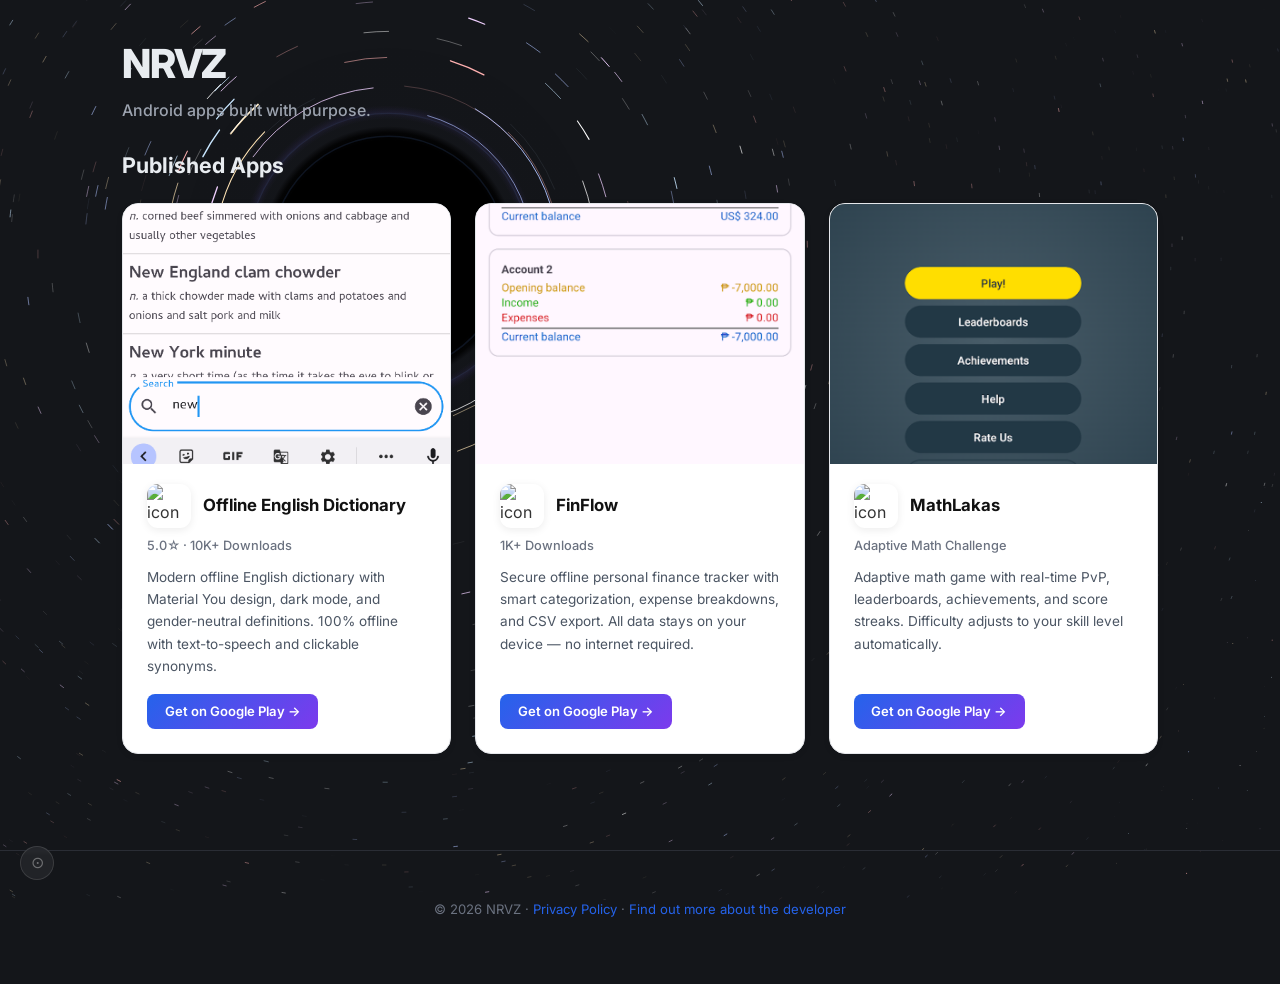
==== commit e72ec56b: "fix: remove orphaned closing brace that broke canvas/toggle/lightbox - Removed extra  from previous " ====
--- a/index.html
+++ b/index.html
@@ -216,7 +216,6 @@
     if(bh.y > H - margin) { bh.y = H - margin; bh.vy *= -1; }
 
     // ── Draw stars ──
-    const cutoff = bh.innerR * (C.innerCutoff || 0.3);
     const arcMult = C.arcStrength || 0.05;
     const arcMax = C.arcMaxLength || 0.8;
     const magStr = C.magnification || 2;
@@ -227,11 +226,10 @@
     for(const s of stars){
       const dx = s.x - bx;
       const dy = s.y - by;
-      const dist = Math.sqrt(dx*dx + dy*dy);
+      const dist = Math.max(0.01, Math.sqrt(dx*dx + dy*dy));
       const angle = Math.atan2(dy, dx);
 
-      if(dist > cutoff){
-        if(dist < lensRange){
+      if(dist < lensRange){
           // Einstein ring lensing
           const apparentR = 0.5 * (dist + Math.sqrt(dist*dist + 4*ringR*ringR));
           const sf = ringR / Math.max(dist, ringR * 0.2);
@@ -255,7 +253,6 @@
           ctx.arc(s.x, s.y, Math.max(0.1, s.r+Math.sin(t*2+s.phase)*0.15), 0, Math.PI*2);
           ctx.fill();
         }
-      }
     }
     ctx.globalAlpha = 1;
 
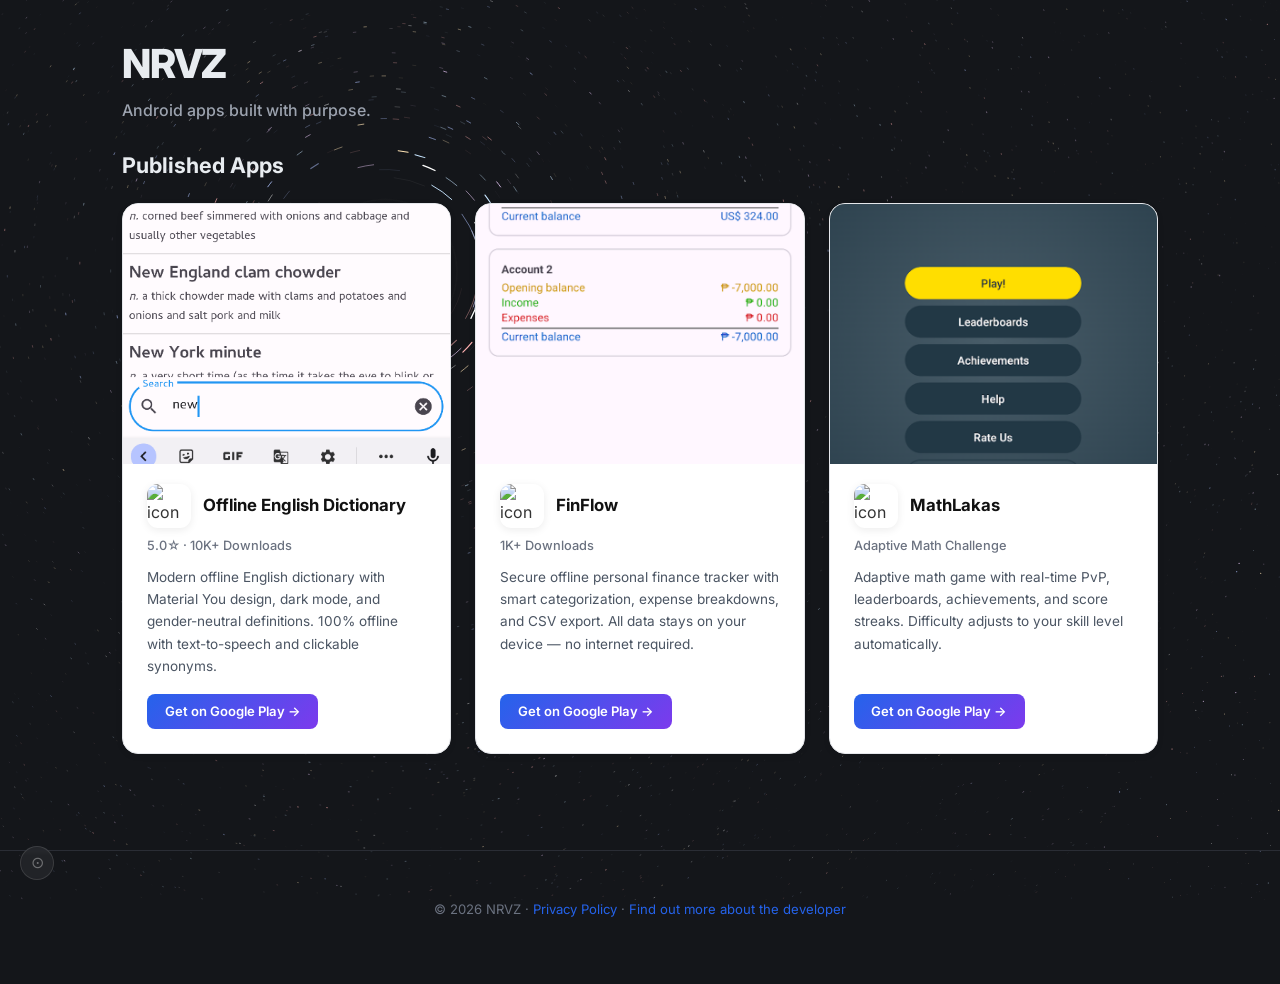
==== commit 9379bec0: "feat: ring color/width/glow config params, stealth dark ring" ====
--- a/index.html
+++ b/index.html
@@ -263,17 +263,20 @@
     ctx.translate(bx, by);
 
     // Einstein ring glow
-    const rg = ctx.createRadialGradient(0,0,ringR-6, 0,0,ringR+8);
-    rg.addColorStop(0,'rgba(60,40,120,0)');
-    rg.addColorStop(0.3,'rgba(80,60,160,0.08)');
-    rg.addColorStop(0.5,'rgba(100,80,200,0.12)');
-    rg.addColorStop(0.7,'rgba(80,60,160,0.08)');
-    rg.addColorStop(1,'rgba(60,40,120,0)');
-    ctx.fillStyle=rg; ctx.beginPath(); ctx.arc(0,0,Math.max(0.1,ringR+8),0,Math.PI*2); ctx.fill();
+    {
+      const gc = C.ringGlowColor || '#6450c8';
+      const gw = C.ringGlowWidth || 8;
+      const r = parseInt(gc.slice(1,3),16)||100, g=parseInt(gc.slice(3,5),16)||80, b=parseInt(gc.slice(5,7),16)||200;
+      const rg = ctx.createRadialGradient(0,0,ringR-gw, 0,0,ringR+gw);
+      rg.addColorStop(0,`rgba(${r},${g},${b},0)`);
+      rg.addColorStop(0.5,`rgba(${r},${g},${b},0.12)`);
+      rg.addColorStop(1,`rgba(${r},${g},${b},0)`);
+      ctx.fillStyle=rg; ctx.beginPath(); ctx.arc(0,0,Math.max(0.1,ringR+gw),0,Math.PI*2); ctx.fill();
+    }
 
     ctx.globalAlpha = 0.08 + Math.sin(t*0.3)*0.04;
-    ctx.strokeStyle = '#6688cc';
-    ctx.lineWidth = 1.2;
+    ctx.strokeStyle = C.ringColor || '#6688cc';
+    ctx.lineWidth = C.ringWidth || 1.2;
     ctx.beginPath();
     ctx.arc(0,0,Math.max(0.1,ringR),0,Math.PI*2);
     ctx.stroke();
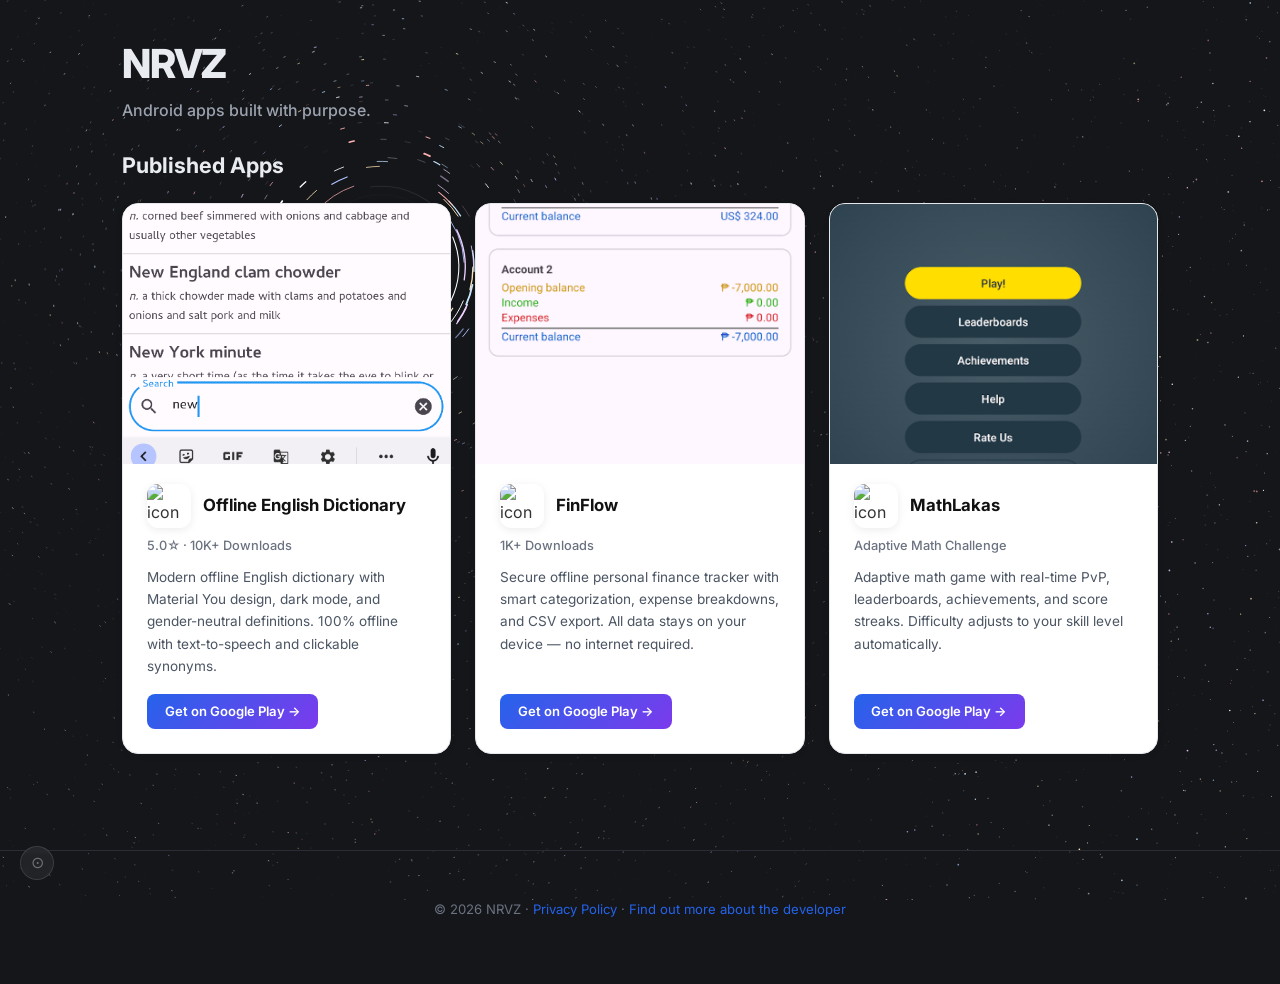
==== commit 3cee6388: "Add background settings panel with on-canvas controls - Settings button (top-left) only visible when" ====
--- a/index.html
+++ b/index.html
@@ -13,6 +13,19 @@
 </head>
 <body>
 
+<!-- Settings button (top-left, always visible) -->
+<button id="settingsBtn" onclick="toggleSettings()" title="Background settings">⚙</button>
+
+<!-- Settings panel -->
+<div id="settingsPanel">
+  <div class="settings-header">
+    <span>⚙ Background Settings</span>
+    <button class="settings-close" onclick="toggleSettings()">&times;</button>
+  </div>
+  <div class="settings-body" id="settingsBody"></div>
+</div>
+
+<!-- Hide button (bottom-left) -->
 <button id="hideBtn" onclick="toggleContent()" title="Hide content">⊙</button>
 
 <div id="content">
@@ -141,9 +154,12 @@
 function toggleContent() {
   const c = document.getElementById('content');
   const btn = document.getElementById('hideBtn');
+  const settingsBtn = document.getElementById('settingsBtn');
   const hidden = c.classList.toggle('hidden');
   btn.textContent = hidden ? '◎' : '⊙';
   btn.title = hidden ? 'Show content' : 'Hide content';
+  settingsBtn.classList.toggle('visible', hidden);
+  if (!hidden && settingsOpen) toggleSettings();
 }
 
 function closeLightboxOutside(e) {
@@ -158,11 +174,134 @@
   if (e.key === 'ArrowRight') navLightbox(1);
 });
 
+// ─── Settings Panel ───
+const SETTINGS_DEF = [
+  { section: 'Stars' },
+  { key: 'starCount',       label: 'Count',         min: 50,   max: 8000, step: 10,  value: 4200 },
+  { key: 'starMinR',        label: 'Min Radius',     min: 0.05, max: 2,    step: 0.05, value: 0.1,  decimals: 2 },
+  { key: 'starMaxR',        label: 'Max Radius',     min: 0.1,  max: 5,    step: 0.05, value: 0.8,  decimals: 2 },
+  { key: 'starTwinkleMin',  label: 'Twinkle Min',    min: 0.05, max: 3,    step: 0.05, value: 0.2,  decimals: 2 },
+  { key: 'starTwinkleMax',  label: 'Twinkle Max',    min: 0.05, max: 3,    step: 0.05, value: 1,    decimals: 2 },
+  { key: 'starBrightnessMin', label: 'Brightness Min', min: 0.01, max: 1, step: 0.01, value: 0.15, decimals: 2 },
+  { key: 'starBrightnessMax', label: 'Brightness Max', min: 0.01, max: 1, step: 0.01, value: 0.95, decimals: 2 },
+  { section: 'Blackhole' },
+  { key: 'bhSize',          label: 'Size',           min: 5,    max: 200,  step: 1,   value: 24 },
+  { key: 'bhSpeed',         label: 'Speed',          min: 0.05, max: 5,    step: 0.05, value: 0.2, decimals: 2 },
+  { section: 'Einstein Ring' },
+  { key: 'ringMultiplier',  label: 'Ring Size',      min: 0.5,  max: 6,    step: 0.1, value: 3,   decimals: 1 },
+  { key: 'ringColor',       label: 'Ring Color',     type: 'color', value: '#282828' },
+  { key: 'ringWidth',       label: 'Ring Width',     min: 0.1,  max: 5,    step: 0.1, value: 0.9, decimals: 1 },
+  { key: 'ringGlowColor',   label: 'Glow Color',     type: 'color', value: '#404040' },
+  { key: 'ringGlowWidth',   label: 'Glow Width',     min: 0.5,  max: 20,   step: 0.5, value: 1.2, decimals: 1 },
+  { section: 'Gravitational Lensing' },
+  { key: 'lensingRange',    label: 'Range',          min: 0.1,  max: 1.5,  step: 0.05, value: 0.85, decimals: 2 },
+  { key: 'arcStrength',     label: 'Arc Strength',   min: 0.01, max: 0.3,  step: 0.01, value: 0.03, decimals: 2 },
+  { key: 'arcMaxLength',    label: 'Arc Max Length',  min: 0.1,  max: 1.5,  step: 0.01, value: 0.87, decimals: 2 },
+  { key: 'magnification',   label: 'Magnification',  min: 0.5,  max: 15,   step: 0.5, value: 2,   decimals: 1 },
+  { key: 'maxMagnification',label: 'Max Mag',        min: 0.5,  max: 20,   step: 0.5, value: 6,   decimals: 1 },
+];
+
+let settingsOpen = false;
+
+function toggleSettings() {
+  settingsOpen = !settingsOpen;
+  document.getElementById('settingsPanel').classList.toggle('open', settingsOpen);
+  document.getElementById('settingsBtn').classList.toggle('active', settingsOpen);
+}
+
+function buildSettings() {
+  const body = document.getElementById('settingsBody');
+  body.innerHTML = '';
+  for (const def of SETTINGS_DEF) {
+    if (def.section) {
+      const sec = document.createElement('div');
+      sec.className = 'settings-section';
+      sec.textContent = def.section;
+      body.appendChild(sec);
+      continue;
+    }
+    const row = document.createElement('div');
+    row.className = 'settings-row';
+
+    const label = document.createElement('label');
+    label.className = 'settings-label';
+    label.textContent = def.label;
+    row.appendChild(label);
+
+    if (def.type === 'color') {
+      const wrap = document.createElement('div');
+      wrap.className = 'settings-color-wrap';
+      const inp = document.createElement('input');
+      inp.type = 'color';
+      inp.className = 'settings-color';
+      inp.value = def.value;
+      inp.dataset.key = def.key;
+      inp.addEventListener('input', onSettingChange);
+      wrap.appendChild(inp);
+      const hexSpan = document.createElement('span');
+      hexSpan.className = 'settings-hex';
+      hexSpan.id = 'hex-' + def.key;
+      hexSpan.textContent = def.value;
+      wrap.appendChild(hexSpan);
+      row.appendChild(wrap);
+    } else {
+      const slider = document.createElement('input');
+      slider.type = 'range';
+      slider.className = 'settings-slider';
+      slider.min = def.min;
+      slider.max = def.max;
+      slider.step = def.step;
+      slider.value = def.value;
+      slider.dataset.key = def.key;
+      slider.dataset.decimals = def.decimals || 0;
+      slider.addEventListener('input', onSettingChange);
+
+      const valSpan = document.createElement('span');
+      valSpan.className = 'settings-val';
+      valSpan.id = 'val-' + def.key;
+      valSpan.textContent = Number(def.value).toFixed(def.decimals || 0);
+
+      row.appendChild(slider);
+      row.appendChild(valSpan);
+    }
+    body.appendChild(row);
+  }
+}
+
+function onSettingChange(e) {
+  const key = e.target.dataset.key;
+  const def = SETTINGS_DEF.find(d => d.key === key);
+  if (!def) return;
+
+  let val;
+  if (def.type === 'color') {
+    val = e.target.value;
+    document.getElementById('hex-' + key).textContent = val;
+  } else {
+    val = parseFloat(e.target.value);
+    const dec = def.decimals || 0;
+    document.getElementById('val-' + key).textContent = val.toFixed(dec);
+  }
+
+  BG[key] = val;
+  startBackground(BG);
+}
+
 // ─── Stars & Blackhole Bouncing ───
-(function(){
+let animCanvas = null;
+let animFrameId = null;
+
+function startBackground(config) {
+  if (animFrameId) { cancelAnimationFrame(animFrameId); animFrameId = null; }
+  if (animCanvas && animCanvas.parentNode) {
+    animCanvas.parentNode.removeChild(animCanvas);
+    animCanvas = null;
+  }
+
   const c = document.createElement('canvas');
   c.style.cssText = 'position:fixed;top:0;left:0;width:100%;height:100%;z-index:0;pointer-events:none;';
   document.body.insertBefore(c, document.body.firstChild);
+  animCanvas = c;
   const ctx = c.getContext('2d');
   // Guard all arc() calls against negative radius
   const origArc = ctx.arc.bind(ctx);
@@ -172,8 +311,7 @@
   resize();
   window.addEventListener('resize', resize);
 
-  // Config
-  const C = typeof BG !== 'undefined' ? BG : {};
+  const C = config || {};
 
   // Stars
   const starColors = ['#ffffff','#ffe4b5','#b0c4ff','#ffb0b0','#c8e6ff','#f0d0ff'];
@@ -196,7 +334,6 @@
 
   // Einstein ring radius
   const ringR = bh.innerR * (C.ringMultiplier || 1.6);
-
   // Lensing range
   const lensRange = Math.min(W, H) * (C.lensingRange || 1);
 
@@ -310,18 +447,22 @@
     ctx.globalAlpha = 1;
     ctx.restore();
 
-    requestAnimationFrame(draw);
+    animFrameId = requestAnimationFrame(draw);
     } catch(e) { 
       if(e.message.includes('radius')) {
-        // Find which arc is failing
         const s = e.stack || '';
         console.error('RADIUS ERROR:', e.message, s.split('\n').slice(1,3).join(' → ')); 
       }
-      requestAnimationFrame(draw); 
+      animFrameId = requestAnimationFrame(draw); 
     }
   }
   draw();
-})();
+}
+
+// ─── Init ───
+const C = typeof BG !== 'undefined' ? BG : {};
+buildSettings();
+startBackground(C);
 </script>
 </body>
 </html>
--- a/docs/css/style.css
+++ b/docs/css/style.css
@@ -289,6 +289,189 @@
   .lightbox .lb-nav { width: 40px; height: 40px; font-size: 1.2rem; }
   .lightbox .lb-prev { left: 0.5rem; }
   .lightbox .lb-next { right: 0.5rem; }
+}
+
+/* ─── Settings Button ─── */
+#settingsBtn {
+  position: fixed;
+  top: 1.25rem;
+  left: 1.25rem;
+  z-index: 10000;
+  background: rgba(255,255,255,0.06);
+  border: 1px solid rgba(255,255,255,0.12);
+  color: rgba(255,255,255,0.35);
+  width: 34px;
+  height: 34px;
+  border-radius: 50%;
+  cursor: pointer;
+  font-size: 1.05rem;
+  display: none;
+  align-items: center;
+  justify-content: center;
+  transition: all 0.3s;
+  backdrop-filter: blur(2px);
+  line-height: 1;
+}
+#settingsBtn.visible {
+  display: flex;
+}
+#settingsBtn:hover,
+#settingsBtn.active {
+  background: rgba(255,255,255,0.12);
+  color: rgba(255,255,255,0.65);
+  border-color: rgba(255,255,255,0.3);
+}
+
+/* ─── Settings Panel ─── */
+#settingsPanel {
+  display: none;
+  position: fixed;
+  top: 4rem;
+  left: 1.25rem;
+  z-index: 9999;
+  background: rgba(20,22,26,0.95);
+  border: 1px solid rgba(255,255,255,0.1);
+  border-radius: 12px;
+  backdrop-filter: blur(12px);
+  width: 320px;
+  max-height: calc(100vh - 6rem);
+  overflow: hidden;
+  flex-direction: column;
+  box-shadow: 0 8px 32px rgba(0,0,0,0.5);
+}
+#settingsPanel.open {
+  display: flex;
+}
+
+.settings-header {
+  display: flex;
+  align-items: center;
+  justify-content: space-between;
+  padding: 0.75rem 1rem;
+  border-bottom: 1px solid rgba(255,255,255,0.08);
+  font-size: 0.82rem;
+  font-weight: 600;
+  color: #c8ccd0;
+  flex-shrink: 0;
+}
+
+.settings-close {
+  background: none;
+  border: none;
+  color: rgba(255,255,255,0.35);
+  font-size: 1.2rem;
+  cursor: pointer;
+  padding: 0;
+  line-height: 1;
+}
+.settings-close:hover {
+  color: rgba(255,255,255,0.7);
+}
+
+.settings-body {
+  overflow-y: auto;
+  padding: 0.25rem 0 0.5rem;
+}
+
+.settings-body::-webkit-scrollbar {
+  width: 4px;
+}
+.settings-body::-webkit-scrollbar-thumb {
+  background: rgba(255,255,255,0.15);
+  border-radius: 2px;
+}
+
+.settings-section {
+  padding: 0.6rem 1rem 0.15rem;
+  font-size: 0.7rem;
+  font-weight: 700;
+  color: #6688cc;
+  text-transform: uppercase;
+  letter-spacing: 0.06em;
+}
+
+.settings-row {
+  display: flex;
+  align-items: center;
+  padding: 0.25rem 1rem;
+  gap: 0.5rem;
+}
+
+.settings-label {
+  font-size: 0.75rem;
+  color: #9ca3af;
+  width: 85px;
+  flex-shrink: 0;
+}
+
+.settings-slider {
+  flex: 1;
+  height: 4px;
+  -webkit-appearance: none;
+  appearance: none;
+  background: rgba(255,255,255,0.12);
+  border-radius: 2px;
+  outline: none;
+  cursor: pointer;
+}
+.settings-slider::-webkit-slider-thumb {
+  -webkit-appearance: none;
+  width: 12px;
+  height: 12px;
+  border-radius: 50%;
+  background: #6688cc;
+  cursor: pointer;
+  border: none;
+}
+.settings-slider::-moz-range-thumb {
+  width: 12px;
+  height: 12px;
+  border-radius: 50%;
+  background: #6688cc;
+  cursor: pointer;
+  border: none;
+}
+
+.settings-val {
+  font-size: 0.72rem;
+  color: #c8ccd0;
+  width: 38px;
+  text-align: right;
+  font-variant-numeric: tabular-nums;
+}
+
+.settings-color-wrap {
+  flex: 1;
+  display: flex;
+  align-items: center;
+  gap: 0.5rem;
+}
+
+.settings-color {
+  width: 28px;
+  height: 28px;
+  border: 1px solid rgba(255,255,255,0.15);
+  border-radius: 6px;
+  padding: 0;
+  cursor: pointer;
+  background: none;
+}
+.settings-color::-webkit-color-swatch-wrapper {
+  padding: 2px;
+}
+.settings-color::-webkit-color-swatch {
+  border: none;
+  border-radius: 3px;
+}
+.settings-color::-moz-color-swatch {
+  border: none;
+  border-radius: 3px;
+}
+
+.settings-hex {
+  font-size: 0.72rem;
+  color: #9ca3af;
+  font-family: monospace;
 }
 
 /* ─── Hide Button ─── */
@@ -319,3 +502,5 @@
 }
 
 #content.hidden { display: none !important; }
+
+
